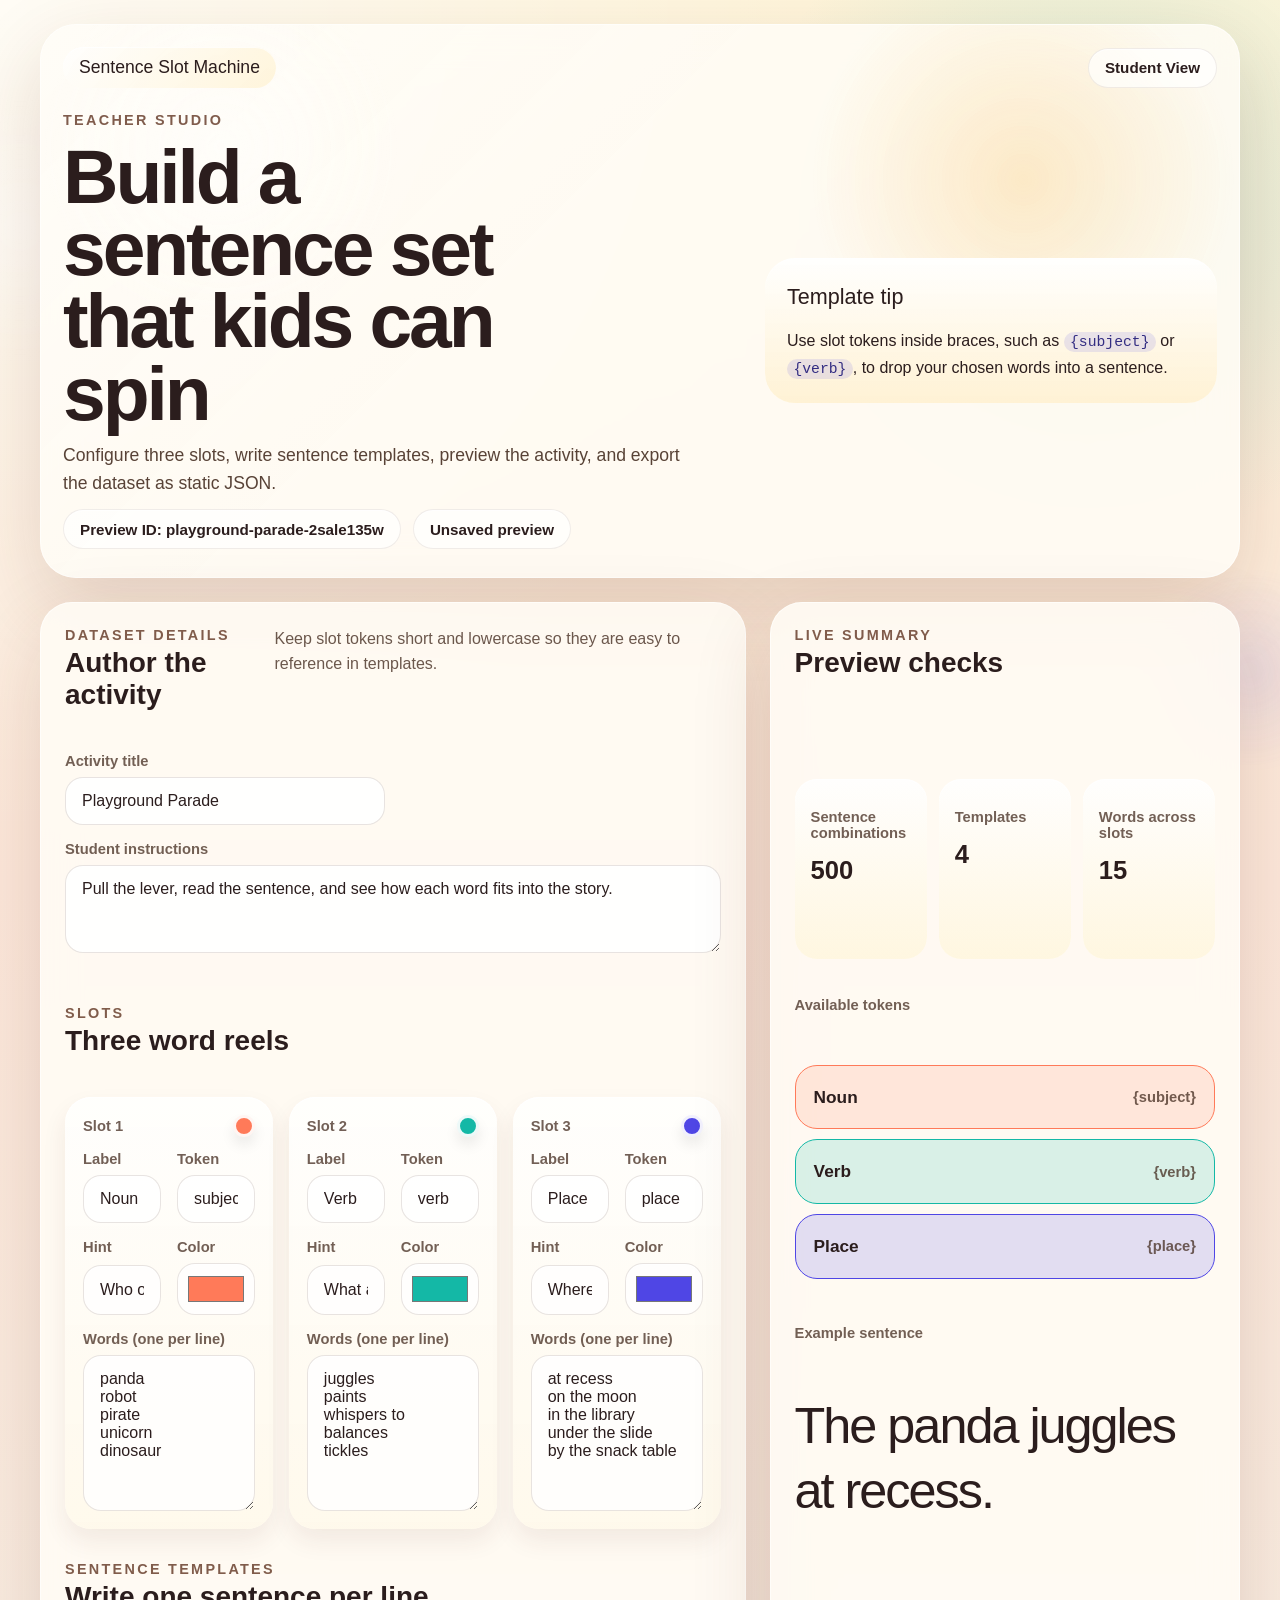
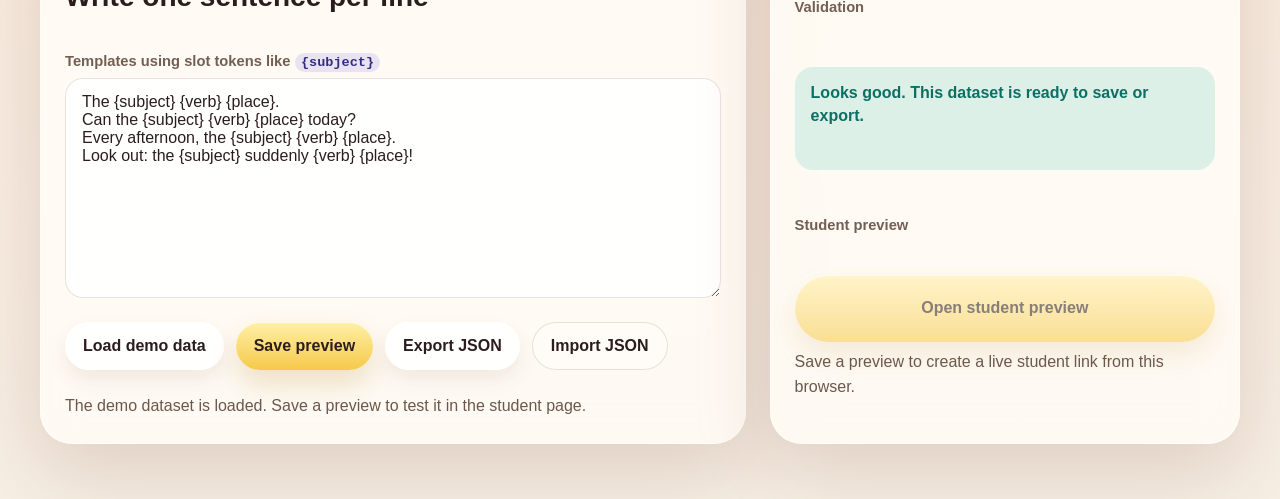
==== teacher.html @ f8b38d50 "First pass, technically works" ====
<!DOCTYPE html>
<html lang="en">
  <head>
    <meta charset="utf-8">
    <meta name="viewport" content="width=device-width, initial-scale=1">
    <title>Sentence Slot Machine Teacher Studio</title>
    <link rel="stylesheet" href="assets/styles.css">
    <script type="module" src="assets/teacher.js"></script>
  </head>
  <body class="theme-teacher">
    <div class="page-shell">
      <header class="hero-card teacher-hero">
        <nav class="site-nav" aria-label="Primary">
          <a class="brand-mark" href="index.html">Sentence Slot Machine</a>
          <a class="pill-link" href="index.html">Student View</a>
        </nav>
        <div class="hero-grid">
          <div class="hero-copy">
            <p class="eyebrow">Teacher studio</p>
            <h1 class="hero-title">Build a sentence set that kids can spin</h1>
            <p class="hero-description">
              Configure three slots, write sentence templates, preview the activity,
              and export the dataset as static JSON.
            </p>
            <div class="badge-row">
              <span class="info-badge" id="datasetIdBadge">Preview ID loading...</span>
              <span class="info-badge" id="dirtyBadge">Unsaved preview</span>
            </div>
          </div>
          <aside class="hero-note">
            <p class="hero-note-title">Template tip</p>
            <p>
              Use slot tokens inside braces, such as <code>{subject}</code> or
              <code>{verb}</code>, to drop your chosen words into a sentence.
            </p>
          </aside>
        </div>
      </header>

      <main class="studio-layout">
        <section class="panel-card studio-form">
          <div class="panel-heading">
            <div>
              <p class="eyebrow">Dataset details</p>
              <h2>Author the activity</h2>
            </div>
            <p class="panel-copy">
              Keep slot tokens short and lowercase so they are easy to reference in
              templates.
            </p>
          </div>

          <div class="field-grid field-grid-wide">
            <label class="field">
              <span class="field-label">Activity title</span>
              <input class="text-input" id="titleInput" type="text" maxlength="80">
            </label>

            <label class="field field-span-full">
              <span class="field-label">Student instructions</span>
              <textarea
                class="text-area"
                id="descriptionInput"
                rows="3"
                maxlength="220"
              ></textarea>
            </label>
          </div>

          <div class="section-heading">
            <div>
              <p class="eyebrow">Slots</p>
              <h2>Three word reels</h2>
            </div>
          </div>

          <div class="slot-editors">
            <article class="slot-editor" data-slot-editor="0">
              <div class="slot-editor-header">
                <span class="slot-index">Slot 1</span>
                <span class="slot-chip" data-slot-chip></span>
              </div>
              <div class="field-grid">
                <label class="field">
                  <span class="field-label">Label</span>
                  <input
                    class="text-input"
                    data-role="slot-label"
                    type="text"
                    maxlength="30"
                  >
                </label>
                <label class="field">
                  <span class="field-label">Token</span>
                  <input
                    class="text-input"
                    data-role="slot-token"
                    type="text"
                    maxlength="24"
                    spellcheck="false"
                  >
                </label>
                <label class="field">
                  <span class="field-label">Hint</span>
                  <input
                    class="text-input"
                    data-role="slot-hint"
                    type="text"
                    maxlength="40"
                  >
                </label>
                <label class="field">
                  <span class="field-label">Color</span>
                  <input class="color-input" data-role="slot-color" type="color">
                </label>
                <label class="field field-span-full">
                  <span class="field-label">Words (one per line)</span>
                  <textarea class="text-area" data-role="slot-words" rows="7"></textarea>
                </label>
              </div>
            </article>

            <article class="slot-editor" data-slot-editor="1">
              <div class="slot-editor-header">
                <span class="slot-index">Slot 2</span>
                <span class="slot-chip" data-slot-chip></span>
              </div>
              <div class="field-grid">
                <label class="field">
                  <span class="field-label">Label</span>
                  <input
                    class="text-input"
                    data-role="slot-label"
                    type="text"
                    maxlength="30"
                  >
                </label>
                <label class="field">
                  <span class="field-label">Token</span>
                  <input
                    class="text-input"
                    data-role="slot-token"
                    type="text"
                    maxlength="24"
                    spellcheck="false"
                  >
                </label>
                <label class="field">
                  <span class="field-label">Hint</span>
                  <input
                    class="text-input"
                    data-role="slot-hint"
                    type="text"
                    maxlength="40"
                  >
                </label>
                <label class="field">
                  <span class="field-label">Color</span>
                  <input class="color-input" data-role="slot-color" type="color">
                </label>
                <label class="field field-span-full">
                  <span class="field-label">Words (one per line)</span>
                  <textarea class="text-area" data-role="slot-words" rows="7"></textarea>
                </label>
              </div>
            </article>

            <article class="slot-editor" data-slot-editor="2">
              <div class="slot-editor-header">
                <span class="slot-index">Slot 3</span>
                <span class="slot-chip" data-slot-chip></span>
              </div>
              <div class="field-grid">
                <label class="field">
                  <span class="field-label">Label</span>
                  <input
                    class="text-input"
                    data-role="slot-label"
                    type="text"
                    maxlength="30"
                  >
                </label>
                <label class="field">
                  <span class="field-label">Token</span>
                  <input
                    class="text-input"
                    data-role="slot-token"
                    type="text"
                    maxlength="24"
                    spellcheck="false"
                  >
                </label>
                <label class="field">
                  <span class="field-label">Hint</span>
                  <input
                    class="text-input"
                    data-role="slot-hint"
                    type="text"
                    maxlength="40"
                  >
                </label>
                <label class="field">
                  <span class="field-label">Color</span>
                  <input class="color-input" data-role="slot-color" type="color">
                </label>
                <label class="field field-span-full">
                  <span class="field-label">Words (one per line)</span>
                  <textarea class="text-area" data-role="slot-words" rows="7"></textarea>
                </label>
              </div>
            </article>
          </div>

          <div class="section-heading">
            <div>
              <p class="eyebrow">Sentence templates</p>
              <h2>Write one sentence per line</h2>
            </div>
          </div>

          <label class="field">
            <span class="field-label">
              Templates using slot tokens like <code>{subject}</code>
            </span>
            <textarea class="text-area template-area" id="templatesInput" rows="10"></textarea>
          </label>

          <div class="button-cluster action-row">
            <button class="button button-secondary" id="loadDemoButton" type="button">
              Load demo data
            </button>
            <button class="button button-primary" id="savePreviewButton" type="button">
              Save preview
            </button>
            <button class="button button-secondary" id="exportButton" type="button">
              Export JSON
            </button>
            <label class="button button-ghost file-button" for="importInput">
              Import JSON
            </label>
            <input id="importInput" type="file" accept="application/json" hidden>
          </div>

          <p class="support-copy" id="actionStatus">
            Load the demo, make changes, and save a preview to test it in the student
            page.
          </p>
        </section>

        <aside class="panel-card studio-summary">
          <div class="panel-heading">
            <div>
              <p class="eyebrow">Live summary</p>
              <h2>Preview checks</h2>
            </div>
          </div>

          <div class="metric-grid">
            <article class="metric-card">
              <p class="metric-label">Sentence combinations</p>
              <strong class="metric-value" id="comboMetric">0</strong>
            </article>
            <article class="metric-card">
              <p class="metric-label">Templates</p>
              <strong class="metric-value" id="templateMetric">0</strong>
            </article>
            <article class="metric-card">
              <p class="metric-label">Words across slots</p>
              <strong class="metric-value" id="wordMetric">0</strong>
            </article>
          </div>

          <div class="summary-block">
            <p class="summary-title">Available tokens</p>
            <div class="token-list" id="tokenList"></div>
          </div>

          <div class="summary-block">
            <p class="summary-title">Example sentence</p>
            <p class="sample-sentence" id="sampleSentence">
              Add some words and templates to preview a sentence here.
            </p>
          </div>

          <div class="summary-block">
            <p class="summary-title">Validation</p>
            <div class="notice-stack" id="validationList"></div>
          </div>

          <div class="summary-block">
            <p class="summary-title">Student preview</p>
            <a
              class="button button-primary button-block"
              id="openPreviewLink"
              href="index.html"
              target="_blank"
              rel="noreferrer"
              aria-disabled="true"
            >
              Open student preview
            </a>
            <p class="support-copy" id="previewStatus">
              Save a preview to create a live student link from this browser.
            </p>
          </div>
        </aside>
      </main>
    </div>
  </body>
</html>
---- assets/styles.css ----
:root {
  --ink: #2b1d1d;
  --paper: rgba(255, 252, 245, 0.88);
  --paper-strong: #fffaf0;
  --line: rgba(64, 34, 20, 0.12);
  --shadow: 0 28px 80px rgba(92, 39, 19, 0.16);
  --shadow-soft: 0 18px 40px rgba(92, 39, 19, 0.12);
  --coral: #ff7a59;
  --gold: #f3b542;
  --teal: #14b8a6;
  --indigo: #4f46e5;
  --rose: #ef476f;
  --cream: #fff8df;
  --cream-deep: #ffe6a7;
  --radius-xl: 32px;
  --radius-lg: 24px;
  --radius-md: 18px;
  --font-sans: "Avenir Next Rounded", "Trebuchet MS", "Gill Sans", sans-serif;
  --font-display: "Marker Felt", "Trebuchet MS", "Avenir Next Rounded", sans-serif;
}

*,
*::before,
*::after {
  box-sizing: border-box;
}

html {
  color: var(--ink);
  font-family: var(--font-sans);
}

body {
  margin: 0;
  min-height: 100vh;
  background:
    radial-gradient(circle at top left, rgba(255, 255, 255, 0.8), transparent 36%),
    radial-gradient(circle at 20% 20%, rgba(255, 255, 255, 0.34), transparent 18%),
    radial-gradient(circle at 80% 0%, rgba(255, 216, 127, 0.34), transparent 20%),
    linear-gradient(180deg, #ffefb9 0%, #ffd996 32%, #ffd0bd 66%, #fff4e2 100%);
  color: var(--ink);
  position: relative;
  overflow-x: hidden;
}

body::before,
body::after {
  content: "";
  position: fixed;
  inset: auto;
  border-radius: 999px;
  pointer-events: none;
  filter: blur(6px);
  opacity: 0.6;
}

body::before {
  top: 88px;
  left: -120px;
  width: 280px;
  height: 280px;
  background: radial-gradient(circle, rgba(255, 255, 255, 0.75), transparent 68%);
}

body::after {
  right: -80px;
  bottom: 120px;
  width: 220px;
  height: 220px;
  background: radial-gradient(circle, rgba(79, 70, 229, 0.18), transparent 66%);
}

body.theme-teacher {
  background:
    radial-gradient(circle at top left, rgba(255, 255, 255, 0.74), transparent 34%),
    radial-gradient(circle at 85% 10%, rgba(33, 186, 178, 0.18), transparent 16%),
    linear-gradient(180deg, #fff5da 0%, #fce7da 42%, #f7efe4 100%);
}

a {
  color: inherit;
  text-decoration: none;
}

code {
  padding: 0.14rem 0.4rem;
  border-radius: 999px;
  background: rgba(79, 70, 229, 0.12);
  color: #332d82;
  font-family: "SFMono-Regular", "Consolas", monospace;
  font-size: 0.92em;
}

.sr-only {
  position: absolute;
  width: 1px;
  height: 1px;
  padding: 0;
  margin: -1px;
  overflow: hidden;
  clip: rect(0, 0, 0, 0);
  white-space: nowrap;
  border: 0;
}

.page-shell {
  width: min(1200px, calc(100% - 32px));
  margin: 0 auto;
  padding: 24px 0 56px;
  position: relative;
  z-index: 1;
}

.theme-student .page-shell {
  width: min(1340px, calc(100% - 32px));
}

.hero-card,
.panel-card {
  background: var(--paper);
  border: 1px solid rgba(255, 255, 255, 0.62);
  box-shadow: var(--shadow);
  backdrop-filter: blur(18px);
}

.hero-card {
  border-radius: 36px;
  padding: 22px 22px 28px;
  overflow: hidden;
  position: relative;
}

.hero-card::before {
  content: "";
  position: absolute;
  inset: 0;
  background:
    radial-gradient(circle at 15% 22%, rgba(255, 255, 255, 0.42), transparent 16%),
    radial-gradient(circle at 82% 28%, rgba(255, 181, 66, 0.24), transparent 20%),
    linear-gradient(135deg, rgba(255, 255, 255, 0.18), transparent 44%);
  pointer-events: none;
}

.site-nav,
.hero-grid,
.panel-heading,
.machine-layout,
.studio-layout {
  position: relative;
  z-index: 1;
}

.site-nav {
  display: flex;
  align-items: center;
  justify-content: space-between;
  gap: 16px;
}

.brand-mark {
  display: inline-flex;
  align-items: center;
  gap: 12px;
  padding: 10px 16px;
  border-radius: 999px;
  font-family: var(--font-display);
  font-size: 1.1rem;
  background: linear-gradient(135deg, rgba(255, 255, 255, 0.72), rgba(255, 244, 216, 0.9));
  box-shadow: inset 0 1px 0 rgba(255, 255, 255, 0.75);
}

.pill-link,
.info-badge {
  display: inline-flex;
  align-items: center;
  gap: 8px;
  min-height: 40px;
  padding: 10px 16px;
  border-radius: 999px;
  border: 1px solid rgba(66, 36, 16, 0.08);
  background: rgba(255, 255, 255, 0.68);
  box-shadow: inset 0 1px 0 rgba(255, 255, 255, 0.74);
  font-size: 0.95rem;
  font-weight: 700;
}

.pill-link {
  transition: transform 180ms ease, box-shadow 180ms ease;
}

.pill-link:hover {
  transform: translateY(-1px);
  box-shadow: 0 12px 24px rgba(92, 39, 19, 0.12);
}

.info-badge-success {
  background: rgba(20, 184, 166, 0.16);
  color: #0d6f64;
}

.info-badge-warning {
  background: rgba(243, 181, 66, 0.22);
  color: #8f5e00;
}

.hero-grid {
  display: grid;
  grid-template-columns: minmax(0, 1.2fr) minmax(280px, 0.8fr);
  gap: 24px;
  align-items: center;
  margin-top: 24px;
}

.hero-copy {
  display: grid;
  gap: 12px;
}

.eyebrow {
  margin: 0;
  font-size: 0.9rem;
  font-weight: 900;
  letter-spacing: 0.16em;
  text-transform: uppercase;
  color: rgba(88, 42, 22, 0.76);
}

.hero-title {
  margin: 0;
  font-family: var(--font-display);
  font-size: clamp(2.5rem, 6vw, 5rem);
  line-height: 0.94;
  letter-spacing: -0.04em;
  max-width: 12ch;
}

.teacher-hero .hero-title {
  max-width: 11ch;
}

.hero-description {
  margin: 0;
  max-width: 40rem;
  font-size: 1.1rem;
  line-height: 1.6;
  color: rgba(65, 41, 29, 0.88);
}

.badge-row {
  display: flex;
  flex-wrap: wrap;
  gap: 12px;
}

.hero-note {
  padding: 22px;
  border-radius: 30px;
  background:
    linear-gradient(180deg, rgba(255, 255, 255, 0.9), rgba(255, 241, 211, 0.94)),
    var(--paper-strong);
  box-shadow: inset 0 1px 0 rgba(255, 255, 255, 0.84);
  display: grid;
  gap: 14px;
}

.hero-note-title {
  margin: 0;
  font-family: var(--font-display);
  font-size: 1.35rem;
}

.hero-note p {
  margin: 0;
  line-height: 1.6;
}

.mini-instructions {
  display: grid;
  gap: 10px;
}

.mini-instructions span {
  padding: 10px 14px;
  border-radius: 18px;
  background: rgba(255, 230, 169, 0.56);
  font-weight: 700;
}

.machine-layout,
.studio-layout {
  display: grid;
  grid-template-columns: minmax(0, 1.2fr) minmax(320px, 0.8fr);
  gap: 24px;
  margin-top: 24px;
}

.theme-student .machine-layout {
  grid-template-columns: minmax(0, 1.55fr) minmax(300px, 0.6fr);
  gap: 28px;
  align-items: start;
}

.sentence-column,
.studio-summary,
.studio-form {
  display: grid;
  gap: 24px;
}

.panel-card {
  border-radius: var(--radius-xl);
  padding: 24px;
}

.panel-heading {
  display: flex;
  align-items: flex-start;
  justify-content: space-between;
  gap: 18px;
  margin-bottom: 18px;
}

.panel-heading h2,
.section-heading h2 {
  margin: 4px 0 0;
  font-size: 1.75rem;
}

.panel-copy,
.support-copy,
.interaction-hint {
  margin: 0;
  line-height: 1.55;
  color: rgba(65, 41, 29, 0.78);
}

.support-copy[data-tone="success"] {
  color: #0d6f64;
}

.support-copy[data-tone="error"] {
  color: #9d233f;
}

.slot-machine {
  position: relative;
  overflow: hidden;
  padding: 28px 26px 24px;
  border-radius: 38px;
  background:
    linear-gradient(180deg, rgba(255, 255, 255, 0.28), transparent 16%),
    linear-gradient(180deg, #db3b32 0%, #bb251c 34%, #6a120f 100%);
  box-shadow:
    inset 0 4px 0 rgba(255, 255, 255, 0.3),
    inset 0 -20px 30px rgba(79, 13, 10, 0.28),
    0 18px 40px rgba(120, 23, 20, 0.24);
}

.slot-machine::before {
  content: "";
  position: absolute;
  inset: 12px;
  border-radius: 30px;
  border: 4px solid rgba(255, 225, 147, 0.5);
  pointer-events: none;
}

.slot-machine::after {
  content: "";
  position: absolute;
  inset: auto 34px 18px;
  height: 12px;
  border-radius: 999px;
  background: rgba(56, 8, 10, 0.32);
  filter: blur(6px);
  pointer-events: none;
}

.machine-topper {
  display: grid;
  justify-items: center;
  gap: 12px;
  margin-bottom: 22px;
}

.machine-bulbs {
  display: flex;
  flex-wrap: wrap;
  justify-content: center;
  gap: 10px;
}

.machine-bulbs span {
  width: 14px;
  height: 14px;
  border-radius: 50%;
  background: radial-gradient(circle at 30% 30%, #fffdf4, #ffe194 58%, #efae24 100%);
  box-shadow:
    0 0 16px rgba(255, 237, 173, 0.52),
    inset 0 1px 0 rgba(255, 255, 255, 0.84);
  animation: bulb-twinkle 1.8s steps(2, end) infinite;
}

.machine-bulbs span:nth-child(odd) {
  animation-delay: 0.3s;
}

.machine-sign {
  width: min(100%, 680px);
  padding: 18px 28px 20px;
  border-radius: 26px;
  text-align: center;
  background:
    linear-gradient(180deg, rgba(255, 255, 255, 0.22), transparent 18%),
    linear-gradient(180deg, #ffe8a1 0%, #ffca55 42%, #d18e17 100%);
  color: #5f230d;
  box-shadow:
    inset 0 2px 0 rgba(255, 255, 255, 0.56),
    0 16px 28px rgba(86, 27, 4, 0.2);
}

.machine-sign-title,
.machine-sign-caption {
  margin: 0;
}

.machine-sign-title {
  font-family: var(--font-display);
  font-size: clamp(1.8rem, 3vw, 2.5rem);
  letter-spacing: -0.04em;
}

.machine-sign-caption {
  margin-top: 6px;
  font-weight: 800;
  color: rgba(95, 35, 13, 0.82);
}

.machine-cabinet {
  display: grid;
  grid-template-columns: minmax(0, 1fr) 132px;
  gap: 20px;
  align-items: center;
}

.machine-face {
  position: relative;
  padding: 22px 22px 24px;
  border-radius: 34px;
  background:
    linear-gradient(180deg, #ffd872 0%, #f0ac1f 16%, #762514 17%, #54120f 100%);
  box-shadow:
    inset 0 3px 0 rgba(255, 255, 255, 0.28),
    inset 0 -18px 28px rgba(34, 0, 0, 0.22);
}

.machine-face::after {
  content: "";
  position: absolute;
  left: 16px;
  right: 16px;
  bottom: 10px;
  height: 18px;
  border-radius: 999px;
  background: linear-gradient(180deg, rgba(38, 4, 4, 0.18), rgba(255, 255, 255, 0.06));
}

.machine-window-frame {
  padding: 20px;
  border-radius: 26px;
  background:
    linear-gradient(180deg, #ffe9a5 0%, #d08c15 100%);
  box-shadow:
    inset 0 2px 0 rgba(255, 255, 255, 0.6),
    0 16px 28px rgba(52, 12, 6, 0.18);
}

.reel-grid {
  display: grid;
  grid-template-columns: repeat(3, minmax(0, 1fr));
  gap: 18px;
  padding: 22px;
  border-radius: 22px;
  background:
    linear-gradient(180deg, rgba(17, 5, 5, 0.98), rgba(63, 17, 15, 0.96));
  box-shadow:
    inset 0 10px 24px rgba(0, 0, 0, 0.3),
    inset 0 -12px 20px rgba(0, 0, 0, 0.2);
}

.reel-card {
  display: grid;
  gap: 12px;
  color: #fffdf8;
}

.reel-card.is-spinning .reel-window {
  animation: reel-shiver 180ms linear infinite;
}

.reel-card.is-spinning .reel-word {
  filter: blur(1px);
}

.reel-header {
  display: grid;
  justify-items: center;
  gap: 6px;
  text-align: center;
}

.reel-label,
.reel-hint,
.reel-count {
  margin: 0;
}

.reel-label {
  font-size: 0.98rem;
  font-weight: 900;
}

.reel-hint,
.reel-count {
  font-size: 0.86rem;
  color: rgba(255, 236, 190, 0.88);
}

.reel-window {
  appearance: none;
  width: 100%;
  min-height: 230px;
  padding: 24px 18px;
  border: 0;
  border-radius: 20px;
  background:
    linear-gradient(180deg, rgba(255, 252, 244, 0.98), rgba(255, 234, 183, 0.94) 44%, rgba(255, 250, 240, 0.98) 52%, rgba(255, 233, 174, 0.92) 100%);
  box-shadow:
    inset 0 3px 0 rgba(255, 255, 255, 0.82),
    inset 0 18px 26px rgba(255, 255, 255, 0.34),
    inset 0 -22px 30px rgba(255, 191, 71, 0.2),
    0 16px 26px rgba(30, 8, 8, 0.24);
  display: flex;
  align-items: center;
  justify-content: center;
  text-align: center;
  cursor: pointer;
  position: relative;
  transition: transform 180ms ease, box-shadow 180ms ease;
}

.reel-window::before,
.reel-window::after {
  content: "";
  position: absolute;
  left: 10px;
  right: 10px;
  height: 18px;
  border-radius: 999px;
  background: rgba(72, 24, 12, 0.14);
  filter: blur(2px);
  pointer-events: none;
}

.reel-window::before {
  top: 8px;
}

.reel-window::after {
  bottom: 8px;
}

.reel-window:hover:not(:disabled) {
  transform: translateY(-2px);
  box-shadow:
    inset 0 3px 0 rgba(255, 255, 255, 0.82),
    inset 0 18px 26px rgba(255, 255, 255, 0.34),
    inset 0 -22px 30px rgba(255, 191, 71, 0.2),
    0 18px 28px rgba(30, 8, 8, 0.28);
}

.reel-window:disabled {
  cursor: not-allowed;
}

.reel-window:focus-visible,
.machine-lever:focus-visible {
  outline: 4px solid rgba(255, 244, 196, 0.86);
  outline-offset: 4px;
}

.reel-window.is-bumped {
  animation: reel-bump 260ms ease;
}

.reel-word {
  margin: 0;
  color: var(--slot-color);
  max-width: 100%;
  font-size: clamp(1.2rem, 2.2vw, 1.8rem);
  font-weight: 900;
  line-height: 1.12;
  letter-spacing: -0.04em;
  text-wrap: balance;
}

.button-cluster,
.sentence-footer,
.action-row {
  display: flex;
  flex-wrap: wrap;
  gap: 12px;
}

.machine-footer {
  display: flex;
  align-items: center;
  justify-content: flex-end;
  gap: 18px;
  margin-top: 22px;
  flex-wrap: wrap;
}

.button {
  appearance: none;
  border: 0;
  border-radius: 999px;
  min-height: 48px;
  padding: 0 18px;
  display: inline-flex;
  align-items: center;
  justify-content: center;
  gap: 10px;
  font: inherit;
  font-weight: 800;
  color: var(--ink);
  cursor: pointer;
  transition: transform 180ms ease, box-shadow 180ms ease, opacity 180ms ease;
  text-align: center;
}

.button:hover:not(:disabled) {
  transform: translateY(-1px);
}

.button:disabled,
.button[aria-disabled="true"] {
  cursor: not-allowed;
  opacity: 0.56;
  transform: none;
}

.button-primary {
  background: linear-gradient(180deg, #fff0a8 0%, #f6c94a 100%);
  box-shadow:
    inset 0 1px 0 rgba(255, 255, 255, 0.72),
    0 14px 28px rgba(169, 116, 6, 0.2);
}

.button-secondary {
  background: rgba(255, 255, 255, 0.82);
  box-shadow:
    inset 0 1px 0 rgba(255, 255, 255, 0.82),
    0 10px 20px rgba(85, 43, 18, 0.08);
}

.button-ghost {
  background: rgba(255, 255, 255, 0.34);
  border: 1px solid rgba(66, 36, 16, 0.12);
}

.button-block {
  width: 100%;
}

.machine-tray {
  margin-top: 16px;
  padding: 12px 18px 14px;
  border-radius: 18px 18px 28px 28px;
  background:
    linear-gradient(180deg, rgba(255, 255, 255, 0.08), transparent 26%),
    linear-gradient(180deg, #4b1211 0%, #32090b 100%);
  box-shadow: inset 0 1px 0 rgba(255, 255, 255, 0.12);
}

.machine-tray-text {
  margin: 0;
  text-align: center;
  color: #ffe8a8;
  font-weight: 800;
}

.lever-column {
  display: grid;
  justify-items: center;
  gap: 10px;
}

.machine-lever {
  appearance: none;
  width: 132px;
  height: 292px;
  border: 0;
  background: none;
  padding: 0;
  position: relative;
  cursor: pointer;
}

.machine-lever:disabled {
  cursor: not-allowed;
  opacity: 0.82;
}

.lever-mount {
  position: absolute;
  left: 18px;
  right: 18px;
  bottom: 0;
  height: 126px;
  border-radius: 26px;
  background:
    linear-gradient(180deg, rgba(255, 255, 255, 0.28), transparent 18%),
    linear-gradient(180deg, #ffe49a 0%, #e5a42c 42%, #9f620f 100%);
  box-shadow:
    inset 0 2px 0 rgba(255, 255, 255, 0.54),
    0 16px 24px rgba(66, 12, 8, 0.22);
}

.lever-mount::before {
  content: "";
  position: absolute;
  inset: 18px 14px 16px;
  border-radius: 18px;
  background: linear-gradient(180deg, #5f170f, #2c0708);
  box-shadow: inset 0 1px 0 rgba(255, 255, 255, 0.1);
}

.lever-arm {
  position: absolute;
  left: 59px;
  bottom: 98px;
  width: 14px;
  height: 148px;
  border-radius: 999px;
  transform-origin: 50% 100%;
  transform: translateY(0);
  transition: transform 240ms ease;
  background: linear-gradient(180deg, #fff5c4 0%, #f5c44b 48%, #a86c14 100%);
  box-shadow:
    inset 0 1px 0 rgba(255, 255, 255, 0.68),
    0 10px 18px rgba(66, 12, 8, 0.24);
}

.machine-lever.is-pulled .lever-arm {
  transform: translateY(34px);
}

.lever-ball {
  position: absolute;
  top: -18px;
  left: -13px;
  width: 40px;
  height: 40px;
  border-radius: 50%;
  background: linear-gradient(180deg, #ff8e7f 0%, #f05264 100%);
  box-shadow:
    inset 0 1px 0 rgba(255, 255, 255, 0.58),
    0 12px 18px rgba(112, 8, 30, 0.26);
}

.lever-caption {
  margin: 0;
  display: grid;
  gap: 2px;
  text-align: center;
  color: #fff4d1;
  font-weight: 800;
}

.lever-caption span {
  font-size: 0.86rem;
  color: rgba(255, 239, 186, 0.84);
}

.sentence-panel {
  display: grid;
  gap: 18px;
}

.template-counter {
  padding: 10px 14px;
  border-radius: 999px;
  background: rgba(79, 70, 229, 0.14);
  color: #332d82;
  font-weight: 800;
}

.sentence-stage {
  min-height: 220px;
  padding: 26px;
  border-radius: 28px;
  background:
    linear-gradient(180deg, rgba(255, 255, 255, 0.88), rgba(255, 246, 221, 0.94)),
    var(--paper-strong);
  box-shadow:
    inset 0 1px 0 rgba(255, 255, 255, 0.82),
    inset 0 -16px 30px rgba(255, 227, 159, 0.18);
  display: flex;
  align-items: center;
  touch-action: pan-y;
}

.sentence-stage.is-animating {
  animation: stage-bob 380ms ease;
}

.sentence-text,
.sample-sentence {
  margin: 0;
  font-size: clamp(1.8rem, 4.1vw, 3.15rem);
  line-height: 1.3;
  letter-spacing: -0.04em;
}

.sentence-token {
  display: inline-flex;
  align-items: center;
  margin: 0 0.1em;
  padding: 0.08em 0.32em;
  border: 3px solid var(--slot-color);
  border-radius: 0.72em;
  box-shadow: inset 0 1px 0 rgba(255, 255, 255, 0.74);
  font-weight: 900;
}

.sentence-token.is-updating {
  animation: token-pop 480ms ease both;
}

.selection-summary {
  display: grid;
  gap: 12px;
}

.selection-chip,
.token-chip {
  display: flex;
  align-items: center;
  justify-content: space-between;
  gap: 12px;
  padding: 16px 18px;
  border-radius: 22px;
  border: 1px solid rgba(66, 36, 16, 0.1);
}

.selection-label,
.token-chip span,
.metric-label,
.summary-title,
.field-label,
.slot-index {
  font-size: 0.92rem;
  font-weight: 800;
  color: rgba(65, 41, 29, 0.74);
}

.selection-word,
.token-chip strong {
  font-size: 1.08rem;
}

.interaction-hint {
  align-self: center;
}

.field-grid {
  display: grid;
  grid-template-columns: repeat(2, minmax(0, 1fr));
  gap: 16px;
}

.field-grid-wide {
  margin-bottom: 20px;
}

.field,
.summary-block {
  display: grid;
  gap: 8px;
}

.field-span-full {
  grid-column: 1 / -1;
}

.text-input,
.text-area,
.color-input {
  width: 100%;
  border: 1px solid rgba(66, 36, 16, 0.12);
  border-radius: 18px;
  background: rgba(255, 255, 255, 0.84);
  color: var(--ink);
  font: inherit;
  padding: 14px 16px;
  box-shadow: inset 0 1px 0 rgba(255, 255, 255, 0.8);
}

.text-input:focus,
.text-area:focus,
.color-input:focus {
  outline: 3px solid rgba(79, 70, 229, 0.2);
  border-color: rgba(79, 70, 229, 0.42);
}

.text-area {
  resize: vertical;
  min-height: 88px;
}

.template-area {
  min-height: 220px;
}

.color-input {
  min-height: 52px;
  padding: 8px;
}

.section-heading {
  margin: 8px 0 16px;
}

.slot-editors {
  display: grid;
  grid-template-columns: repeat(3, minmax(0, 1fr));
  gap: 16px;
}

.slot-editor {
  padding: 18px;
  border-radius: 26px;
  background:
    linear-gradient(180deg, rgba(255, 255, 255, 0.78), rgba(255, 249, 235, 0.92));
  box-shadow:
    inset 0 1px 0 rgba(255, 255, 255, 0.84),
    0 12px 24px rgba(85, 43, 18, 0.08);
}

.slot-editor-header {
  display: flex;
  align-items: center;
  justify-content: space-between;
  margin-bottom: 14px;
}

.slot-chip {
  width: 22px;
  height: 22px;
  border-radius: 50%;
  border: 3px solid rgba(255, 255, 255, 0.92);
  box-shadow: 0 8px 14px rgba(0, 0, 0, 0.08);
}

.metric-grid {
  display: grid;
  grid-template-columns: repeat(3, minmax(0, 1fr));
  gap: 12px;
}

.metric-card {
  padding: 16px;
  border-radius: 22px;
  background:
    linear-gradient(180deg, rgba(255, 255, 255, 0.86), rgba(255, 246, 221, 0.86));
  box-shadow: inset 0 1px 0 rgba(255, 255, 255, 0.82);
}

.metric-value {
  display: block;
  margin-top: 8px;
  font-size: clamp(1.3rem, 2vw, 1.85rem);
}

.token-list,
.notice-stack {
  display: grid;
  gap: 10px;
}

.notice {
  padding: 14px 16px;
  border-radius: 18px;
  font-weight: 700;
  line-height: 1.45;
}

.notice-success {
  background: rgba(20, 184, 166, 0.14);
  color: #0d6f64;
}

.notice-warning {
  background: rgba(243, 181, 66, 0.2);
  color: #8f5e00;
}

.notice-error {
  background: rgba(239, 71, 111, 0.16);
  color: #9d233f;
}

.summary-block + .summary-block {
  margin-top: 8px;
}

.button[aria-disabled="true"] {
  pointer-events: none;
}

@keyframes reel-shiver {
  0%,
  100% {
    transform: translateX(0);
  }
  25% {
    transform: translateX(-1px);
  }
  75% {
    transform: translateX(1px);
  }
}

@keyframes reel-bump {
  0% {
    transform: translateY(0);
  }
  50% {
    transform: translateY(-4px) scale(1.01);
  }
  100% {
    transform: translateY(0);
  }
}

@keyframes token-pop {
  0% {
    opacity: 0;
    transform: translateY(12px) rotate(-3deg) scale(0.96);
  }
  60% {
    opacity: 1;
    transform: translateY(-3px) rotate(1deg) scale(1.03);
  }
  100% {
    opacity: 1;
    transform: translateY(0) rotate(0deg) scale(1);
  }
}

@keyframes stage-bob {
  0% {
    transform: scale(0.985) translateY(4px);
  }
  60% {
    transform: scale(1.01) translateY(-2px);
  }
  100% {
    transform: scale(1) translateY(0);
  }
}

@keyframes bulb-twinkle {
  0%,
  100% {
    opacity: 1;
    transform: scale(1);
  }
  50% {
    opacity: 0.72;
    transform: scale(0.92);
  }
}

@media (max-width: 1080px) {
  .machine-layout,
  .studio-layout {
    grid-template-columns: 1fr;
  }

  .hero-grid {
    grid-template-columns: 1fr;
  }

  .hero-title,
  .teacher-hero .hero-title {
    max-width: none;
  }
}

@media (max-width: 820px) {
  .slot-editors,
  .metric-grid,
  .field-grid {
    grid-template-columns: 1fr;
  }

  .page-shell {
    width: min(100% - 24px, 1200px);
  }

  .panel-card,
  .hero-card {
    padding: 20px;
  }
}

@media (max-width: 680px) {
  .site-nav,
  .panel-heading,
  .machine-footer {
    flex-direction: column;
    align-items: stretch;
  }

  .machine-cabinet {
    grid-template-columns: 1fr;
  }

  .lever-column {
    order: 2;
  }

  .reel-grid {
    grid-template-columns: 1fr;
  }

  .sentence-text,
  .sample-sentence {
    font-size: 1.75rem;
  }

  .button,
  .pill-link,
  .info-badge {
    width: 100%;
  }

  .button-cluster,
  .sentence-footer {
    width: 100%;
  }

  .button-cluster .button {
    flex: 1 1 100%;
  }
}
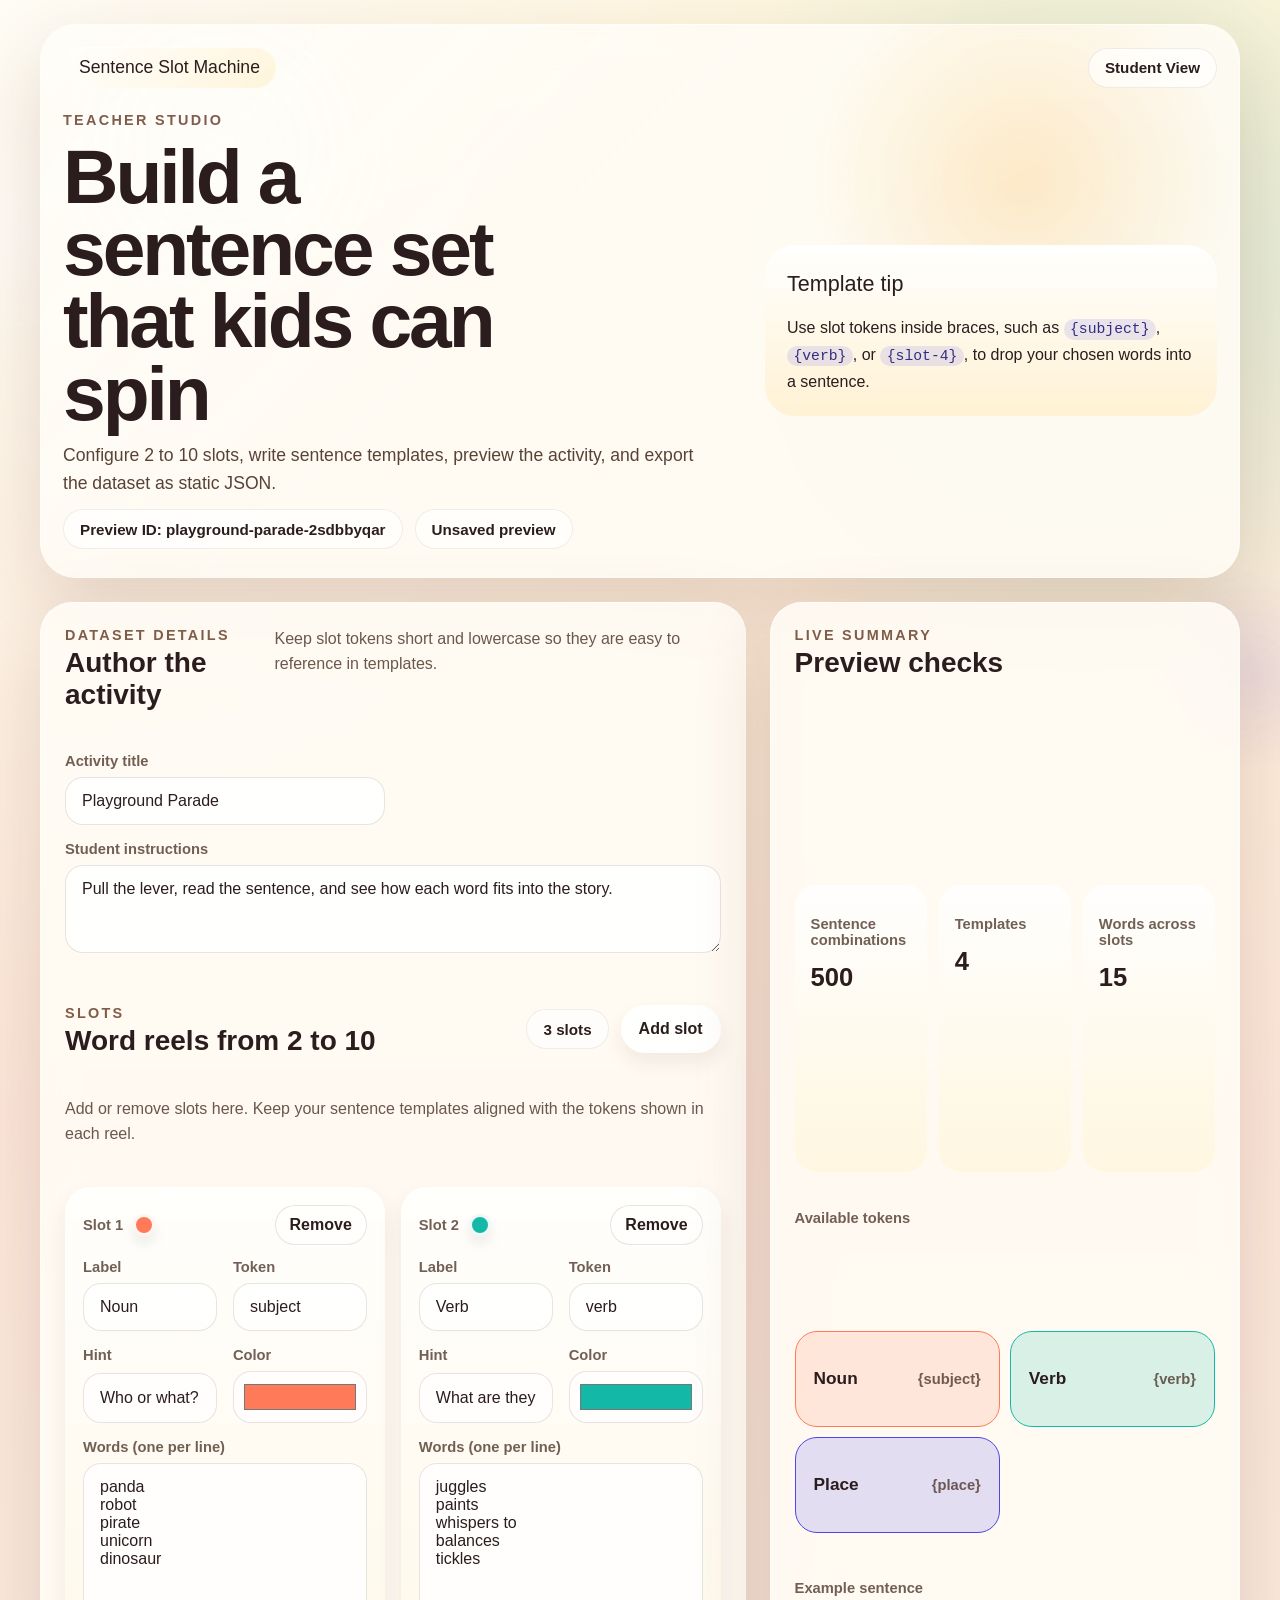
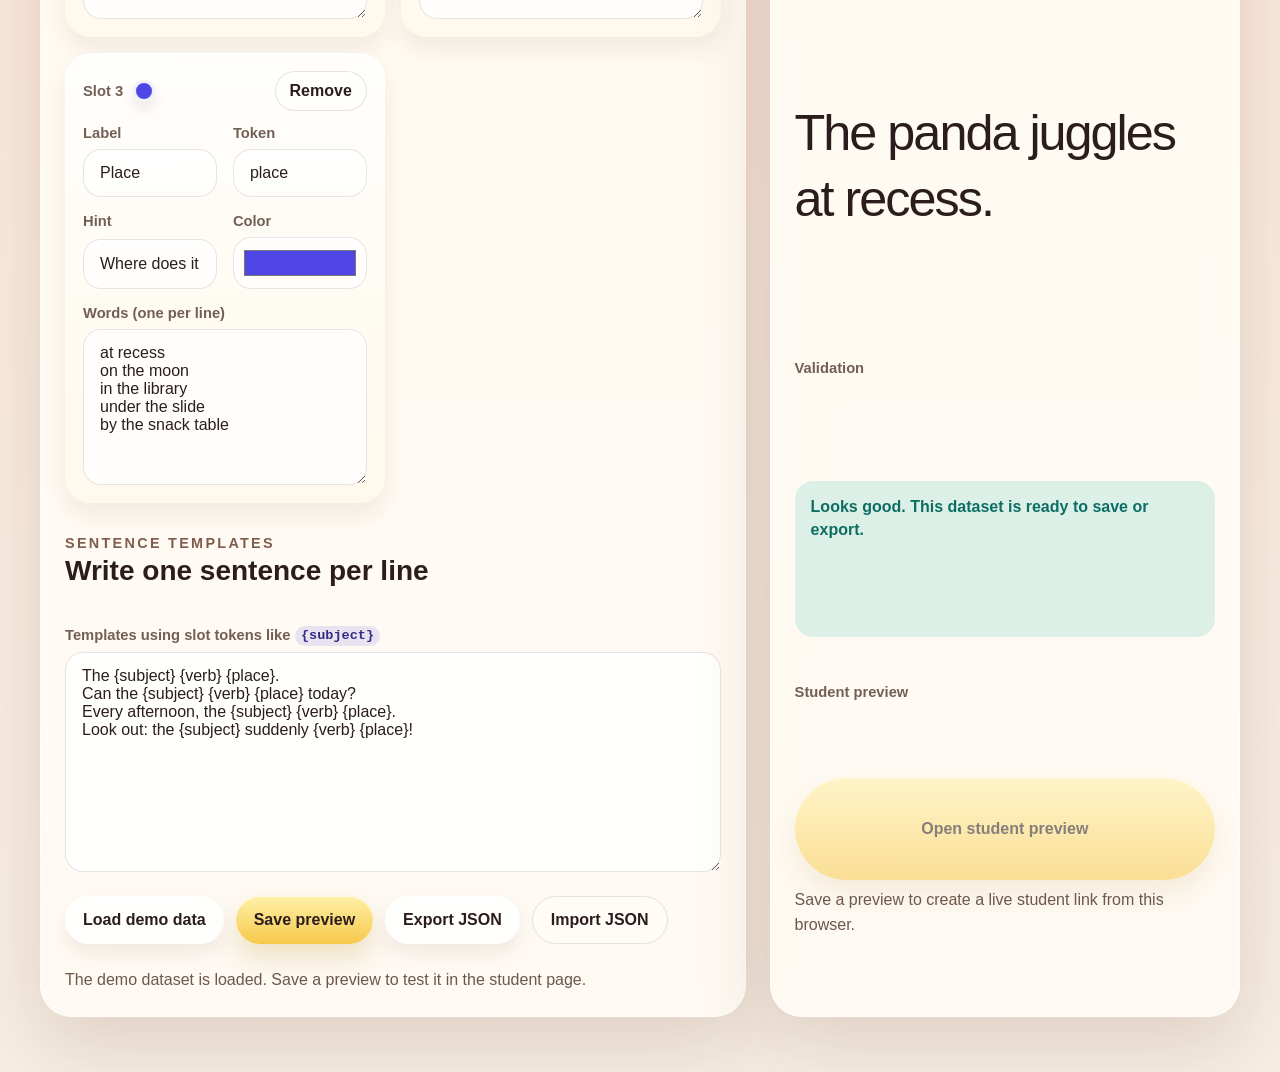
==== commit 34b9e83d: "Add dynamic slot numbers" ====
--- a/teacher.html
+++ b/teacher.html
@@ -19,8 +19,8 @@
             <p class="eyebrow">Teacher studio</p>
             <h1 class="hero-title">Build a sentence set that kids can spin</h1>
             <p class="hero-description">
-              Configure three slots, write sentence templates, preview the activity,
-              and export the dataset as static JSON.
+              Configure 2 to 10 slots, write sentence templates, preview the
+              activity, and export the dataset as static JSON.
             </p>
             <div class="badge-row">
               <span class="info-badge" id="datasetIdBadge">Preview ID loading...</span>
@@ -30,8 +30,9 @@
           <aside class="hero-note">
             <p class="hero-note-title">Template tip</p>
             <p>
-              Use slot tokens inside braces, such as <code>{subject}</code> or
-              <code>{verb}</code>, to drop your chosen words into a sentence.
+              Use slot tokens inside braces, such as <code>{subject}</code>,
+              <code>{verb}</code>, or <code>{slot-4}</code>, to drop your chosen
+              words into a sentence.
             </p>
           </aside>
         </div>
@@ -70,15 +71,37 @@
           <div class="section-heading">
             <div>
               <p class="eyebrow">Slots</p>
-              <h2>Three word reels</h2>
-            </div>
-          </div>
-
-          <div class="slot-editors">
-            <article class="slot-editor" data-slot-editor="0">
+              <h2>Word reels from 2 to 10</h2>
+            </div>
+            <div class="button-cluster section-actions">
+              <span class="info-badge" id="slotCountBadge">3 slots</span>
+              <button class="button button-secondary" id="addSlotButton" type="button">
+                Add slot
+              </button>
+            </div>
+          </div>
+
+          <p class="support-copy slot-support">
+            Add or remove slots here. Keep your sentence templates aligned with the
+            tokens shown in each reel.
+          </p>
+
+          <div class="slot-editors" id="slotEditors"></div>
+
+          <template id="slotEditorTemplate">
+            <article class="slot-editor" data-slot-editor="">
               <div class="slot-editor-header">
-                <span class="slot-index">Slot 1</span>
-                <span class="slot-chip" data-slot-chip></span>
+                <div class="slot-editor-meta">
+                  <span class="slot-index" data-slot-index>Slot 1</span>
+                  <span class="slot-chip" data-slot-chip></span>
+                </div>
+                <button
+                  class="button button-ghost slot-remove-button"
+                  data-action="remove-slot"
+                  type="button"
+                >
+                  Remove
+                </button>
               </div>
               <div class="field-grid">
                 <label class="field">
@@ -119,97 +142,7 @@
                 </label>
               </div>
             </article>
-
-            <article class="slot-editor" data-slot-editor="1">
-              <div class="slot-editor-header">
-                <span class="slot-index">Slot 2</span>
-                <span class="slot-chip" data-slot-chip></span>
-              </div>
-              <div class="field-grid">
-                <label class="field">
-                  <span class="field-label">Label</span>
-                  <input
-                    class="text-input"
-                    data-role="slot-label"
-                    type="text"
-                    maxlength="30"
-                  >
-                </label>
-                <label class="field">
-                  <span class="field-label">Token</span>
-                  <input
-                    class="text-input"
-                    data-role="slot-token"
-                    type="text"
-                    maxlength="24"
-                    spellcheck="false"
-                  >
-                </label>
-                <label class="field">
-                  <span class="field-label">Hint</span>
-                  <input
-                    class="text-input"
-                    data-role="slot-hint"
-                    type="text"
-                    maxlength="40"
-                  >
-                </label>
-                <label class="field">
-                  <span class="field-label">Color</span>
-                  <input class="color-input" data-role="slot-color" type="color">
-                </label>
-                <label class="field field-span-full">
-                  <span class="field-label">Words (one per line)</span>
-                  <textarea class="text-area" data-role="slot-words" rows="7"></textarea>
-                </label>
-              </div>
-            </article>
-
-            <article class="slot-editor" data-slot-editor="2">
-              <div class="slot-editor-header">
-                <span class="slot-index">Slot 3</span>
-                <span class="slot-chip" data-slot-chip></span>
-              </div>
-              <div class="field-grid">
-                <label class="field">
-                  <span class="field-label">Label</span>
-                  <input
-                    class="text-input"
-                    data-role="slot-label"
-                    type="text"
-                    maxlength="30"
-                  >
-                </label>
-                <label class="field">
-                  <span class="field-label">Token</span>
-                  <input
-                    class="text-input"
-                    data-role="slot-token"
-                    type="text"
-                    maxlength="24"
-                    spellcheck="false"
-                  >
-                </label>
-                <label class="field">
-                  <span class="field-label">Hint</span>
-                  <input
-                    class="text-input"
-                    data-role="slot-hint"
-                    type="text"
-                    maxlength="40"
-                  >
-                </label>
-                <label class="field">
-                  <span class="field-label">Color</span>
-                  <input class="color-input" data-role="slot-color" type="color">
-                </label>
-                <label class="field field-span-full">
-                  <span class="field-label">Words (one per line)</span>
-                  <textarea class="text-area" data-role="slot-words" rows="7"></textarea>
-                </label>
-              </div>
-            </article>
-          </div>
+          </template>
 
           <div class="section-heading">
             <div>
--- a/assets/styles.css
+++ b/assets/styles.css
@@ -295,7 +295,7 @@
 }
 
 .theme-student .machine-layout {
-  grid-template-columns: minmax(0, 1.55fr) minmax(300px, 0.6fr);
+  grid-template-columns: minmax(0, 1.4fr) minmax(360px, 0.92fr);
   gap: 28px;
   align-items: start;
 }
@@ -310,6 +310,10 @@
 .panel-card {
   border-radius: var(--radius-xl);
   padding: 24px;
+}
+
+.mobile-spinner-panel {
+  display: none;
 }
 
 .panel-heading {
@@ -477,7 +481,7 @@
 
 .reel-grid {
   display: grid;
-  grid-template-columns: repeat(3, minmax(0, 1fr));
+  grid-template-columns: repeat(auto-fit, minmax(160px, 1fr));
   gap: 18px;
   padding: 22px;
   border-radius: 22px;
@@ -529,7 +533,7 @@
 .reel-window {
   appearance: none;
   width: 100%;
-  min-height: 230px;
+  min-height: clamp(140px, 18vw, 230px);
   padding: 24px 18px;
   border: 0;
   border-radius: 20px;
@@ -840,6 +844,7 @@
 
 .selection-summary {
   display: grid;
+  grid-template-columns: repeat(auto-fit, minmax(180px, 1fr));
   gap: 12px;
 }
 
@@ -929,12 +934,25 @@
 }
 
 .section-heading {
+  display: flex;
+  align-items: flex-start;
+  justify-content: space-between;
+  gap: 16px;
+  flex-wrap: wrap;
   margin: 8px 0 16px;
 }
 
+.section-actions {
+  align-items: center;
+}
+
+.slot-support {
+  margin-bottom: 16px;
+}
+
 .slot-editors {
   display: grid;
-  grid-template-columns: repeat(3, minmax(0, 1fr));
+  grid-template-columns: repeat(auto-fit, minmax(min(280px, 100%), 1fr));
   gap: 16px;
 }
 
@@ -955,6 +973,17 @@
   margin-bottom: 14px;
 }
 
+.slot-editor-meta {
+  display: flex;
+  align-items: center;
+  gap: 10px;
+}
+
+.slot-remove-button {
+  min-height: 40px;
+  padding: 0 14px;
+}
+
 .slot-chip {
   width: 22px;
   height: 22px;
@@ -983,7 +1012,12 @@
   font-size: clamp(1.3rem, 2vw, 1.85rem);
 }
 
-.token-list,
+.token-list {
+  display: grid;
+  grid-template-columns: repeat(auto-fit, minmax(180px, 1fr));
+  gap: 10px;
+}
+
 .notice-stack {
   display: grid;
   gap: 10px;
@@ -1089,6 +1123,10 @@
     grid-template-columns: 1fr;
   }
 
+  .theme-student .machine-layout {
+    grid-template-columns: 1fr;
+  }
+
   .hero-grid {
     grid-template-columns: 1fr;
   }
@@ -1110,9 +1148,75 @@
     width: min(100% - 24px, 1200px);
   }
 
+  .theme-student .page-shell {
+    width: min(100% - 20px, 1000px);
+  }
+
   .panel-card,
   .hero-card {
     padding: 20px;
+  }
+}
+
+@media (max-width: 900px) {
+  .theme-student .machine-layout {
+    grid-template-columns: 1fr;
+    gap: 20px;
+  }
+
+  .theme-student .sentence-column {
+    gap: 20px;
+  }
+
+  .theme-student .panel-heading {
+    flex-direction: column;
+    align-items: stretch;
+  }
+
+  .theme-student .panel-heading h2 {
+    font-size: 1.55rem;
+  }
+
+  .theme-student .slot-machine {
+    padding: 22px 18px 18px;
+  }
+
+  .theme-student .machine-sign {
+    width: 100%;
+    padding: 16px 20px 18px;
+  }
+
+  .theme-student .machine-cabinet {
+    grid-template-columns: 1fr;
+    gap: 18px;
+  }
+
+  .theme-student .lever-column {
+    grid-template-columns: auto 1fr;
+    align-items: center;
+    justify-items: start;
+    gap: 14px;
+    padding: 0 4px;
+  }
+
+  .theme-student .lever-caption {
+    text-align: left;
+  }
+
+  .theme-student .machine-footer {
+    justify-content: stretch;
+  }
+
+  .theme-student .machine-footer .button-cluster {
+    width: 100%;
+  }
+
+  .theme-student .machine-footer .button {
+    flex: 1 1 220px;
+  }
+
+  .theme-student .sentence-stage {
+    min-height: 180px;
   }
 }
 
@@ -1156,3 +1260,271 @@
     flex: 1 1 100%;
   }
 }
+
+@media (max-width: 640px) {
+  .theme-student .machine-layout {
+    display: grid;
+    grid-template-columns: 1fr;
+  }
+
+  .theme-student .mobile-spinner-panel {
+    display: block;
+    order: 1;
+    padding: 14px 14px 12px;
+  }
+
+  .theme-student .mobile-spinner-panel .machine-topper {
+    margin: 0;
+    gap: 8px;
+  }
+
+  .theme-student .mobile-spinner-panel .machine-bulbs {
+    display: none;
+  }
+
+  .theme-student .mobile-spinner-panel .machine-sign {
+    width: 100%;
+    padding: 12px 14px 14px;
+    border-radius: 18px;
+  }
+
+  .theme-student .mobile-spinner-panel .machine-sign-title {
+    font-size: clamp(1.45rem, 8vw, 1.9rem);
+  }
+
+  .theme-student .mobile-spinner-panel .machine-sign-caption {
+    margin-top: 4px;
+    font-size: 0.9rem;
+    line-height: 1.3;
+  }
+
+  .theme-student .sentence-column {
+    gap: 12px;
+  }
+
+  .theme-student .machine-panel .slot-machine .machine-topper {
+    display: none;
+  }
+
+  .theme-student .hero-title {
+    font-size: clamp(2.05rem, 12vw, 3rem);
+  }
+
+  .theme-student .hero-description {
+    font-size: 1rem;
+  }
+
+  .theme-student .eyebrow {
+    font-size: 0.78rem;
+    letter-spacing: 0.14em;
+  }
+
+  .theme-student .slot-machine {
+    padding: 18px 14px 16px;
+    border-radius: 30px;
+  }
+
+  .theme-student .slot-machine::before {
+    inset: 9px;
+    border-radius: 24px;
+  }
+
+  .theme-student .machine-topper {
+    gap: 10px;
+    margin-bottom: 16px;
+  }
+
+  .theme-student .machine-bulbs {
+    gap: 8px;
+  }
+
+  .theme-student .machine-bulbs span {
+    width: 11px;
+    height: 11px;
+  }
+
+  .theme-student .machine-sign {
+    padding: 14px 16px 16px;
+    border-radius: 22px;
+  }
+
+  .theme-student .machine-sign-title {
+    font-size: clamp(1.65rem, 9vw, 2.2rem);
+  }
+
+  .theme-student .machine-sign-caption {
+    font-size: 0.96rem;
+    line-height: 1.35;
+  }
+
+  .theme-student .machine-face {
+    padding: 14px 14px 16px;
+    border-radius: 26px;
+  }
+
+  .theme-student .machine-window-frame {
+    padding: 12px;
+    border-radius: 20px;
+  }
+
+  .theme-student .reel-grid {
+    grid-template-columns: 1fr;
+    gap: 14px;
+    padding: 14px;
+    border-radius: 18px;
+  }
+
+  .theme-student .reel-card {
+    gap: 8px;
+  }
+
+  .theme-student .reel-header {
+    gap: 4px;
+  }
+
+  .theme-student .reel-label {
+    font-size: 0.95rem;
+  }
+
+  .theme-student .reel-hint,
+  .theme-student .reel-count {
+    font-size: 0.8rem;
+  }
+
+  .theme-student .reel-window {
+    min-height: 112px;
+    padding: 16px 14px;
+    border-radius: 16px;
+  }
+
+  .theme-student .reel-window::before,
+  .theme-student .reel-window::after {
+    left: 8px;
+    right: 8px;
+    height: 12px;
+  }
+
+  .theme-student .reel-word {
+    font-size: clamp(1.35rem, 8vw, 1.9rem);
+    line-height: 1.04;
+  }
+
+  .theme-student .machine-tray {
+    margin-top: 12px;
+    padding: 10px 14px 12px;
+  }
+
+  .theme-student .machine-tray-text {
+    font-size: 0.94rem;
+  }
+
+  .theme-student .lever-column {
+    grid-template-columns: 1fr;
+    justify-items: center;
+    gap: 8px;
+    padding: 0;
+  }
+
+  .theme-student .lever-caption {
+    text-align: center;
+    color: #ffe8a8;
+  }
+
+  .theme-student .machine-lever {
+    width: 100px;
+    height: 182px;
+  }
+
+  .theme-student .lever-mount {
+    left: 12px;
+    right: 12px;
+    height: 88px;
+    border-radius: 20px;
+  }
+
+  .theme-student .lever-mount::before {
+    inset: 12px 10px 12px;
+    border-radius: 14px;
+  }
+
+  .theme-student .lever-arm {
+    left: 44px;
+    bottom: 66px;
+    width: 11px;
+    height: 92px;
+  }
+
+  .theme-student .machine-lever.is-pulled .lever-arm {
+    transform: translateY(18px);
+  }
+
+  .theme-student .lever-ball {
+    top: -14px;
+    left: -11px;
+    width: 32px;
+    height: 32px;
+  }
+
+  .theme-student .machine-footer {
+    margin-top: 16px;
+  }
+
+  .theme-student .machine-footer .button,
+  .theme-student .sentence-footer .button {
+    width: 100%;
+  }
+
+  .theme-student .sentence-panel,
+  .theme-student .selection-panel {
+    gap: 12px;
+    padding: 16px;
+  }
+
+  .theme-student .template-counter {
+    align-self: flex-start;
+    padding: 8px 12px;
+  }
+
+  .theme-student .sentence-stage {
+    min-height: 0;
+    padding: 14px 16px;
+    border-radius: 20px;
+  }
+
+  .theme-student .sentence-text {
+    font-size: clamp(1.55rem, 8.3vw, 2.15rem);
+    line-height: 1.14;
+  }
+
+  .theme-student .sentence-token {
+    margin: 0 0.05em;
+    padding: 0.08em 0.26em;
+    border-width: 2px;
+  }
+
+  .theme-student .sentence-footer {
+    gap: 10px;
+  }
+
+  .theme-student .sentence-footer .button-cluster {
+    display: grid;
+    grid-template-columns: repeat(2, minmax(0, 1fr));
+    gap: 10px;
+    width: 100%;
+  }
+
+  .theme-student .sentence-footer .button {
+    min-height: 44px;
+    padding: 0 12px;
+    font-size: 0.98rem;
+  }
+
+  .theme-student .interaction-hint {
+    font-size: 0.95rem;
+    line-height: 1.4;
+  }
+
+  .theme-student .selection-chip {
+    padding: 12px 14px;
+  }
+}
